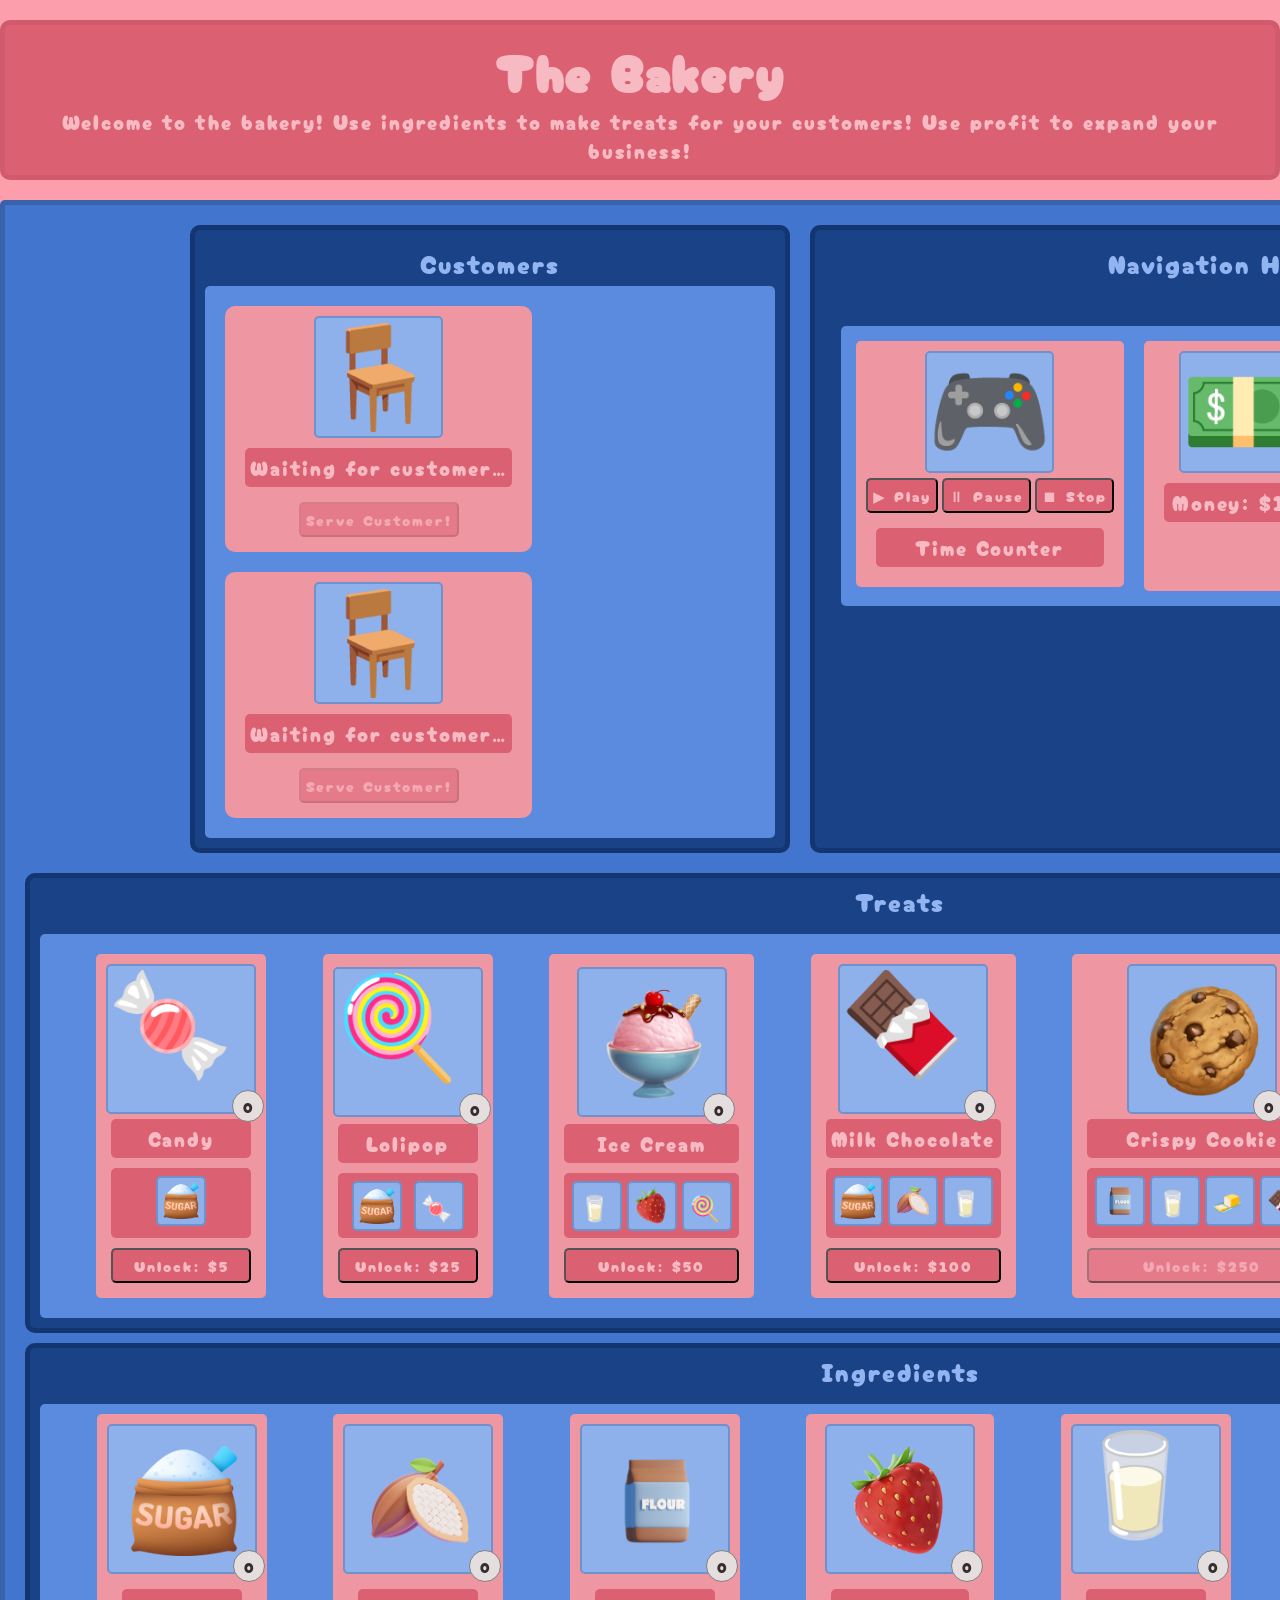
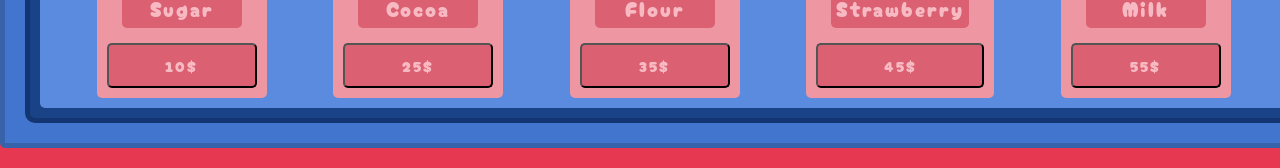
==== index.html @ da371922 "Rename bakery.html to index.html" ====
<!DOCTYPE html>
<html lang="en">
<head>
    <meta charset="UTF-8">
    <meta name="viewport" content="width=device-width, initial-scale=1.0">
    <title> The Bakery Game </title>
    <link rel="stylesheet" href="bakery.css">
    <link rel="preconnect" href="https://fonts.googleapis.com">
    <link rel="preconnect" href="https://fonts.gstatic.com" crossorigin>
    <link href="https://fonts.googleapis.com/css2?family=Cherry+Bomb+One&display=swap" rel="stylesheet">
</head>
<body>
    <!-- Heading -->
    <div class="heading">
        <h1 id="title"> The Bakery </h1>
        <p id="subtitle"> Welcome to the bakery! Use ingredients to make treats for your customers! Use profit to expand your business!</p>
    </div>

    <div class="container">
        <!-- Customer + Navigation  Area -->
         <div class="sub-container">

            <div class="customer-area">
                            <div class="title-text"> Customers </div>
                    <div class="sub-customer-area">
                        <div class="customer-box">
                                <div id="customer-icon"> 🧑 </div>
                                <div id="customer-tray">
                                    <div> Name </div>
                                    <div> I would like...</div>
                                    <div> Item Display </div>
                                    <div id="timer"></div>
                                </div>
                                <button id="serve"> Serve Customer! </button>
                        </div>

                        <div class="customer-box">
                                <div id="customer-icon"> 🧑 </div>
                                <div id="customer-tray">
                                    <div> Name </div>
                                    <div> I would like...</div>
                                    <div> Item Display </div>
                                    <div id="timer"></div>
                                </div>
                                <button id="serve"> Serve Customer! </button>
                        </div>
                    </div>
            </div>

            <div class="task-area">
                <div class="title-text"> Navigation Hub</div>
                    <div class=sub-task-area>

                        <div class="game-box">
                            <div class="task-icon"> 🎮 </div>
                            <button class="game-button" onclick="playGame"> Play </button>
                            <button class="game-button" onclick="playGame"> Pause </button>
                            <button class="game-button" onclick="playGame"> Stop </button>
                            <div class="time-counter"> Time Counter </div>
                        </div>
                        <div class="money-box">
                            <div class="task-icon">💵</div>
                            <div class="task-text"> Money: $0 </div>
                        </div>
                        
                        <div class="tip-jar">
                            <div class="task-icon">🫙</div>
                            <div class="task-text"> Tips: $0 </div>
                        </div>
                    </div>
            </div>
        </div>
            

        <!-- Treats Area -->
            <div class="treat-area">
                    <div class="title-text"> Treats </div>
                <div class="sub-treat-area">
                    <div class="treat-box">
                        <div class="treat">
                            🍬
                            <div class="inventory">
                                <p class="inventory-num">0</p>
                            </div>
                        </div>
                        <div class="treat-name">Candy</div>
                        <div class="required">
                            <div> <img src="sugar.png" alt=" Sugar Emoji" class="required-item"> </div>
                        </div>
                        <button class="treat-button">Unlock: 5$</button>
                    </div>

                    <div class="treat-box">
                        <div class="treat">
                            🍭
                            <div class="inventory">
                                <p class="inventory-num">0</p>
                            </div>
                        </div>
                        <div class="treat-name">Lolipop</div>
                        <div class="required">
                            <img src="sugar.png" alt=" Sugar Emoji" class="required-item">
                            <div class="required-item">🍬</div>
                        </div>
                        <button class="treat-button"> Unlock: 25$</button>
                    </div>

                    <div class="treat-box">
                                <div class="inv-box">
                                    <img src="ice-cream.png" alt=" Ice Cream Emoji" class="image">
                                     <div class="inventory">
                                         <div class="inventory-num">0</div>
                                     </div>
                                </div>
                            <div class="treat-name"> Ice Cream </div>
                            <div class="required">
                            <div class="required-item">🥛</div>
                            <img src="strawberry.png" alt=" Strawberry Emoji" class="required-item">
                            <div class="required-item">🍭</div>

                        </div>
                            <button class="treat-button">Unlock: 50$</button>
                        </div>

                    <div class="treat-box">
                        <div class="treat">
                            🍫
                            <div class="inventory">
                                <p class="inventory-num">0</p>
                            </div>
                        </div>
                        <div class="treat-name"> Milk Chocolate</div>
                        <div class="required">
                            <div> <img src="sugar.png" alt=" Sugar Emoji" class="required-item"> </div>
                            <div> <img src="cocoa.png" alt=" Cocoa Emoji" class="required-item"> </div>
                            <div class="required-item">🥛</div>
                            
                        </div>
                        <button class="treat-button">Unlock: 100$</button>
                    </div>

                    <div class="treat-box">
                                <div class="inv-box">
                                    <img src="cookie.png" alt=" Cookie Emoji" class="image">
                                     <div class="inventory">
                                         <div class="inventory-num">0</div>
                                     </div>
                                </div>
                            <div class="treat-name"> Crispy Cookie </div>
                            <div class="required">
                                <div> <img src="flour.png" alt=" Flour Emoji" class="required-item"> </div>
                                <div class="required-item">🥛</div>
                                <div class="required-item">🧈</div>
                                <div class="required-item">🍫</div>
                            </div>
                            <button class="treat-button">Unlock: 250$</button>
                        </div>
                    
                    <div class="treat-box">
                                <div class="inv-box">
                                    <img src="choco-cake.png" alt=" Choco Cake Emoji" class="image">
                                     <div class="inventory">
                                         <div class="inventory-num">0</div>
                                     </div>
                                </div>
                            <div class="treat-name"> Choco Lux Cake </div>
                            <div class="required">
                                <div class="required-item">🥚</div>
                                <div> <img src="flour.png" alt=" Flour Emoji" class="required-item"> </div>
                                <div class="required-item">🍫</div>
                                <div> <img src="strawberry.png" alt=" Strawberry Emoji" class="required-item"> </div>
                                <div> <img src="cookie.png" alt=" Cookie Emoji" class="required-item"> </div>
                            </div>
                            <button class="treat-button">Unlock: 500$</button>
                        </div>

                    
                </div>
            </div>
            
        <!-- Ingredients Area-->
            <div class="ingredient-area">
                        <div class="title-text"> Ingredients </div>
                    <div class="sub-ingredient-area">
                        
                        <div class="ingredient-box">
                            <div class="inv-box">
                                <img src="sugar.png" alt=" Sugar Emoji" class="image">
                                <div class="inventory">
                                         <div class="inventory-num">0</div>
                                     </div>
                            </div>
                            <div class="ingredient-text"> Sugar </div>
                            <button class="ingredient-button"> 10$ </button>
                        </div>

                        <div class="ingredient-box">
                            <div class="inv-box">
                                <img src="cocoa.png" alt=" Cocoa Emoji" class="image">
                                <div class="inventory">
                                         <div class="inventory-num">0</div>
                                     </div>
                            </div>
                            <div class="ingredient-text"> Cocoa </div>
                            <button class="ingredient-button"> 25$ </button>
                        </div>

                        <div class="ingredient-box">
                            <div class="inv-box">
                                <img src="flour.png" alt=" Flour Emoji" class="image">
                                <div class="inventory">
                                         <div class="inventory-num">0</div>
                                     </div>
                            </div>
                            <div class="ingredient-text"> Flour </div>
                            <button class="ingredient-button"> 35$ </button>
                        </div>

                        <div class="ingredient-box">
                            <div class="inv-box">
                                <img src="strawberry.png" alt=" Strawberry Emoji" class="image">
                                <div class="inventory">
                                         <div class="inventory-num">0</div>
                                     </div>
                            </div>
                            <div class="ingredient-text"> Strawberry </div>
                            <button class="ingredient-button"> 45$ </button>
                        </div>

                        <div class="ingredient-box">
                            <div class="ingredient">
                            🥛
                                <div class="inventory">
                                    <p class="inventory-num">0</p>
                                </div>
                            </div>
                            <div class="ingredient-text"> Milk </div>
                            <button class="ingredient-button"> 55$ </button>
                        </div>

                        <div class="ingredient-box">
                            <div class="ingredient">
                            🧈
                                <div class="inventory">
                                    <p class="inventory-num">0</p>
                                </div>
                            </div>
                            <div class="ingredient-text"> Butter </div>
                            <button class="ingredient-button"> 65$ </button>
                        </div>

                        <div class="ingredient-box">
                            <div class="ingredient">
                            🥚
                                <div class="inventory">
                                    <p class="inventory-num">0</p>
                                </div>
                            </div>
                            <div class="ingredient-text"> Egg </div>
                            <button class="ingredient-button"> 75$ </button>
                        </div>
                        
                    </div>   
            </div>
    </div>
    <script src="bakery.js"></script>
</body>
</html>
---- bakery.css ----
*{
    margin: 0;
    padding: 0;
    box-sizing: border-box;
}

body{
    background: linear-gradient(to bottom, rgb(252, 158, 171) 25%, rgb(231, 55, 81) 100%);
}

.heading{
    text-align: center;
    padding: 10px;
    width: fit-content;
    height: fit-content;
    margin: 20px auto 0px auto;
    justify-content: center;
    border-radius: 10px;
    color: rgb(247, 186, 195);
    background-color: rgb(219, 96, 114);
    border: 5px solid rgb(207, 91, 108);

}

#title{
background-color: inherit;
font-family: "Cherry Bomb One", system-ui;
font-style: normal;
letter-spacing: 2.5px;
font-size: 50px;
}


#subtitle{
background-color: inherit;
font-family: "Cherry Bomb One", system-ui;
font-style: normal;
letter-spacing: 2px;
font-size: 20px;
}

.title-text{
padding: 5px;
font-size: 25px;
text-align: center;
font-family: "Cherry Bomb One", system-ui;
font-style: normal;
letter-spacing: 2px;
color: rgb(146, 181, 241);
}

.container{
    padding: 10px;
    height: fit-content;
    width: 1800px;
    margin: 20px auto 20px auto;
    border-radius: 5px;
    background-color: rgb(65, 117, 206);
    border: 5px solid rgb(56, 98, 170);
}

.sub-container{
    width: fit-content;
    min-height: 400px;
    display: flex;
    flex-direction: row;
    margin: auto;
}

/* customer section*/
.customer-area{
text-align: center;
margin: 10px;
padding: 10px;
border-radius: 10px;
width: 600px;
height: auto;
background-color: rgb(26, 66, 134);
border: 5px solid rgb(19, 54, 114);
}

.sub-customer-area{
    width: fit-content;
    height: fit-content;
    background-color: rgb(91, 139, 222);
    border-radius: 5px;
    margin: 0px auto 0px auto;
    padding: 10px;
    display: flex;
    flex-wrap: wrap;
}

.customer-box{
width: fit-content;
height: fit-content;
border-radius: 10px;
margin: 10px;
padding: 10px;
background-color: rgb(239, 150, 163);
}

#customer-icon{
    width: fit-content;
    height: fit-content;
    font-size: 100px;
    margin: auto;
    border-radius: 5px;
    background-color: rgb(143, 177, 235);
    border: 2.5px solid rgb(112, 146, 204);
}

#customer-tray{
    width: auto;
    height: auto;
    background-color: rgb(219, 96, 114);
    border-radius: 5px;
    padding: 10px;
    margin: 10px;
    text-align: center;
    font-size: 20px;
    margin: 10px;
    padding: 5px;
    border-radius: 5px;
    color: rgb(247, 186, 195);
    background-color: rgb(219, 96, 114);
    font-family: "Cherry Bomb One", system-ui;
    font-style: normal;
    letter-spacing: 2px;
}

#timer{
    width: 150px;
    height: 20px;
    padding: 10px;
    margin: 10px;
    background-color: rgb(159, 239, 150);
    border: 2.5px solid rgb(136, 208, 128);
    border-radius: 50px;
}


#serve{
    margin: 5px auto 5px auto;
    padding: 5px;
    font-size: 15px;
    border-radius: 5px;
    color: rgb(247, 186, 195);
    background-color: rgb(219, 96, 114);
    font-family: "Cherry Bomb One", system-ui;
    font-style: normal;
    letter-spacing: 2px;    
}

/* task bar section*/
.task-area{
text-align: center;
margin: 10px;
padding: 10px;
border-radius: 10px;
width: 800px;
background-color: rgb(26, 66, 134);
border: 5px solid rgb(19, 54, 114);
}

.task-icon{
    width: fit-content;
    height: fit-content;
    margin: auto;
    font-size: 100px;
}

.task-text{
    text-align: center;
    font-size: 20px;
    margin: 10px;
    padding: 5px;
    border-radius: 5px;
    color: rgb(247, 186, 195);
    background-color: rgb(219, 96, 114);
    font-family: "Cherry Bomb One", system-ui;
    font-style: normal;
    letter-spacing: 2px;
}

.sub-task-area{
    background-color: rgb(91, 139, 222);
    border-radius: 5px;
    margin: 40px auto 0px auto;
    padding: 5px;
    display: flex;
    flex-wrap: wrap;
    height: fit-content;
    width: fit-content;
}

.task-icon{
    width: fit-content;
    height: fit-content;
    font-size: 100px;
    margin: auto;
    border-radius: 5px;
    background-color: rgb(143, 177, 235);
    border: 2.5px solid rgb(112, 146, 204);
}

.time-counter{
    text-align: center;
    font-size: 20px;
    margin: 10px;
    padding: 5px;
    border-radius: 5px;
    color: rgb(247, 186, 195);
    background-color: rgb(219, 96, 114);
    font-family: "Cherry Bomb One", system-ui;
    font-style: normal;
    letter-spacing: 2px;
}

.game-box{
    width: fit-content;
    height: fit-content;
    margin: 10px;
    padding: 10px;
    border-radius: 5px;
    background-color: rgb(239, 150, 163);
}

.game-button{
    margin: 5px auto 5px auto;
    padding: 5px;
    font-size: 15px;
    border-radius: 5px;
    color: rgb(247, 186, 195);
    background-color: rgb(219, 96, 114);
    font-family: "Cherry Bomb One", system-ui;
    font-style: normal;
    letter-spacing: 2px;
}

.money-box{
    width: 200px;
    height: 250px;
    margin: 10px;
    padding: 10px;
    border-radius: 5px;
    background-color: rgb(239, 150, 163);
}

.tip-jar{
    width: 200px;
    height: 250px;
    margin: 10px;
    padding: 10px;
    border-radius: 5px;
    background-color: rgb(239, 150, 163);
}

/* treat section*/
.treat-area{
height: fit-content;
margin: 10px;
border-radius: 10px;
background-color: rgb(26, 66, 134);
border: 5px solid rgb(19, 54, 114);
}

.sub-treat-area {
    background-color: rgb(91, 139, 222);
    border-radius: 5px;
    padding: 10px;
    margin: 10px;
    display: flex;
    flex-direction: row;
    flex-wrap: wrap;
    justify-content: space-evenly;
}

.treat-box{
margin: 10px;
padding: 10px;
border-radius: 5px;
background-color: rgb(239, 150, 163);
display: flex;
justify-content: center;
flex-direction: column;
}

.treat{
    width: 150px;
    height: 150px;
    font-size: 100px;
    margin: auto;
    border-radius: 5px;
    background-color: rgb(143, 177, 235);
    border: 2.5px solid rgb(112, 146, 204);
    position: relative;
}

.inv-box{
    width: 150px;
    height: 150px;
    font-size: 100px;
    margin: auto;
    border-radius: 5px;
    background-color: rgb(143, 177, 235);
    border: 2.5px solid rgb(112, 146, 204);
    position: relative;
}

.inventory{
    position: absolute;
    width: fit-content;
    height: fit-content;
    /* width: 30px;
    height: 30px; */
    border-radius: 50px;
    background-color: rgb(229, 222, 222);
    border: 1px solid grey;
    right: -10px;
    bottom: -10px;
}

.inventory-num{
    width: 20px;
    height: 20px;
    font-size: 15px;
    text-align: center;
    margin: 5px;
    font-family: "Cherry Bomb One", system-ui;
    font-style: normal;
    color: rgb(53, 45, 47);;
}

.treat-name{
    text-align: center;
    font-size: 20px;
    margin: 5px;
    padding: 5px;
    border-radius: 5px;
    color: rgb(247, 186, 195);
    background-color: rgb(219, 96, 114);
    font-family: "Cherry Bomb One", system-ui;
    font-style: normal;
    letter-spacing: 2px;
}

.required{
    margin: 5px;
    padding: 5px;
    border-radius: 5px;
    color: rgb(247, 186, 195);
    background-color: rgb(219, 96, 114);
    font-family: "Cherry Bomb One", system-ui;
    font-style: normal;
    letter-spacing: 2px;
    display: flex;
    flex-wrap: wrap;
    flex-direction: row;
    justify-content: space-evenly;
}

.required-item{
    height: 50px;
    width: 50px;
    font-size: 25px;
    margin: 2.5px;
    padding: 5px;
    border-radius: 5px;
    background-color: rgb(143, 177, 235);
    border: 2.5px solid rgb(112, 146, 204);
}

.treat-button{
    /* margin: 5px auto 5px auto; */
    margin: 5px;
    padding: 5px;
    font-size: 15px;
    border-radius: 5px;
    color: rgb(247, 186, 195);
    background-color: rgb(219, 96, 114);
    font-family: "Cherry Bomb One", system-ui;
    font-style: normal;
    letter-spacing: 2px;
    /* margin: auto; */
}

/* ingredient section*/

.ingredient{
    width: 150px;
    height: 150px;
    font-size: 100px;
    margin: auto;
    padding: auto;
    border-radius: 5px;
    background-color: rgb(143, 177, 235);
    border: 2.5px solid rgb(112, 146, 204);
    position: relative;
}

.image{
    width: 150px;
    height: 150px;
    padding: 20px;
    margin: auto;
    border-radius: 5px;
}

.ingredient-text{
    text-align: center;
    font-size: 20px;
    margin: 15px;
    padding: 5px;
    border-radius: 5px;
    color: rgb(247, 186, 195);
    background-color: rgb(219, 96, 114);
    font-family: "Cherry Bomb One", system-ui;
    font-style: normal;
    letter-spacing: 2px;
}

.ingredient-button{
    /* margin: 5px auto 5px auto; */
    padding: 10px;
    font-size: 15px;
    border-radius: 5px;
    color: rgb(247, 186, 195);
    background-color: rgb(219, 96, 114);
    font-family: "Cherry Bomb One", system-ui;
    font-style: normal;
    letter-spacing: 2px;
}

.ingredient-box{
margin: 10px;
padding: 10px;
border-radius: 5px;
background-color: rgb(239, 150, 163);
display: flex;
justify-content: center;
flex-direction: column;
}

.ingredient-area{
    height: fit-content;
    width: auto;
    margin: 10px;
    border-radius: 10px;
    background-color: rgb(26, 66, 134);
    border: 5px solid rgb(19, 54, 114);
}

.sub-ingredient-area{
    background-color: rgb(91, 139, 222);
    border-radius: 5px;
    margin: 10px;
    display: flex;
    flex-direction: row;
    flex-wrap: wrap;
    justify-content: space-evenly;
}
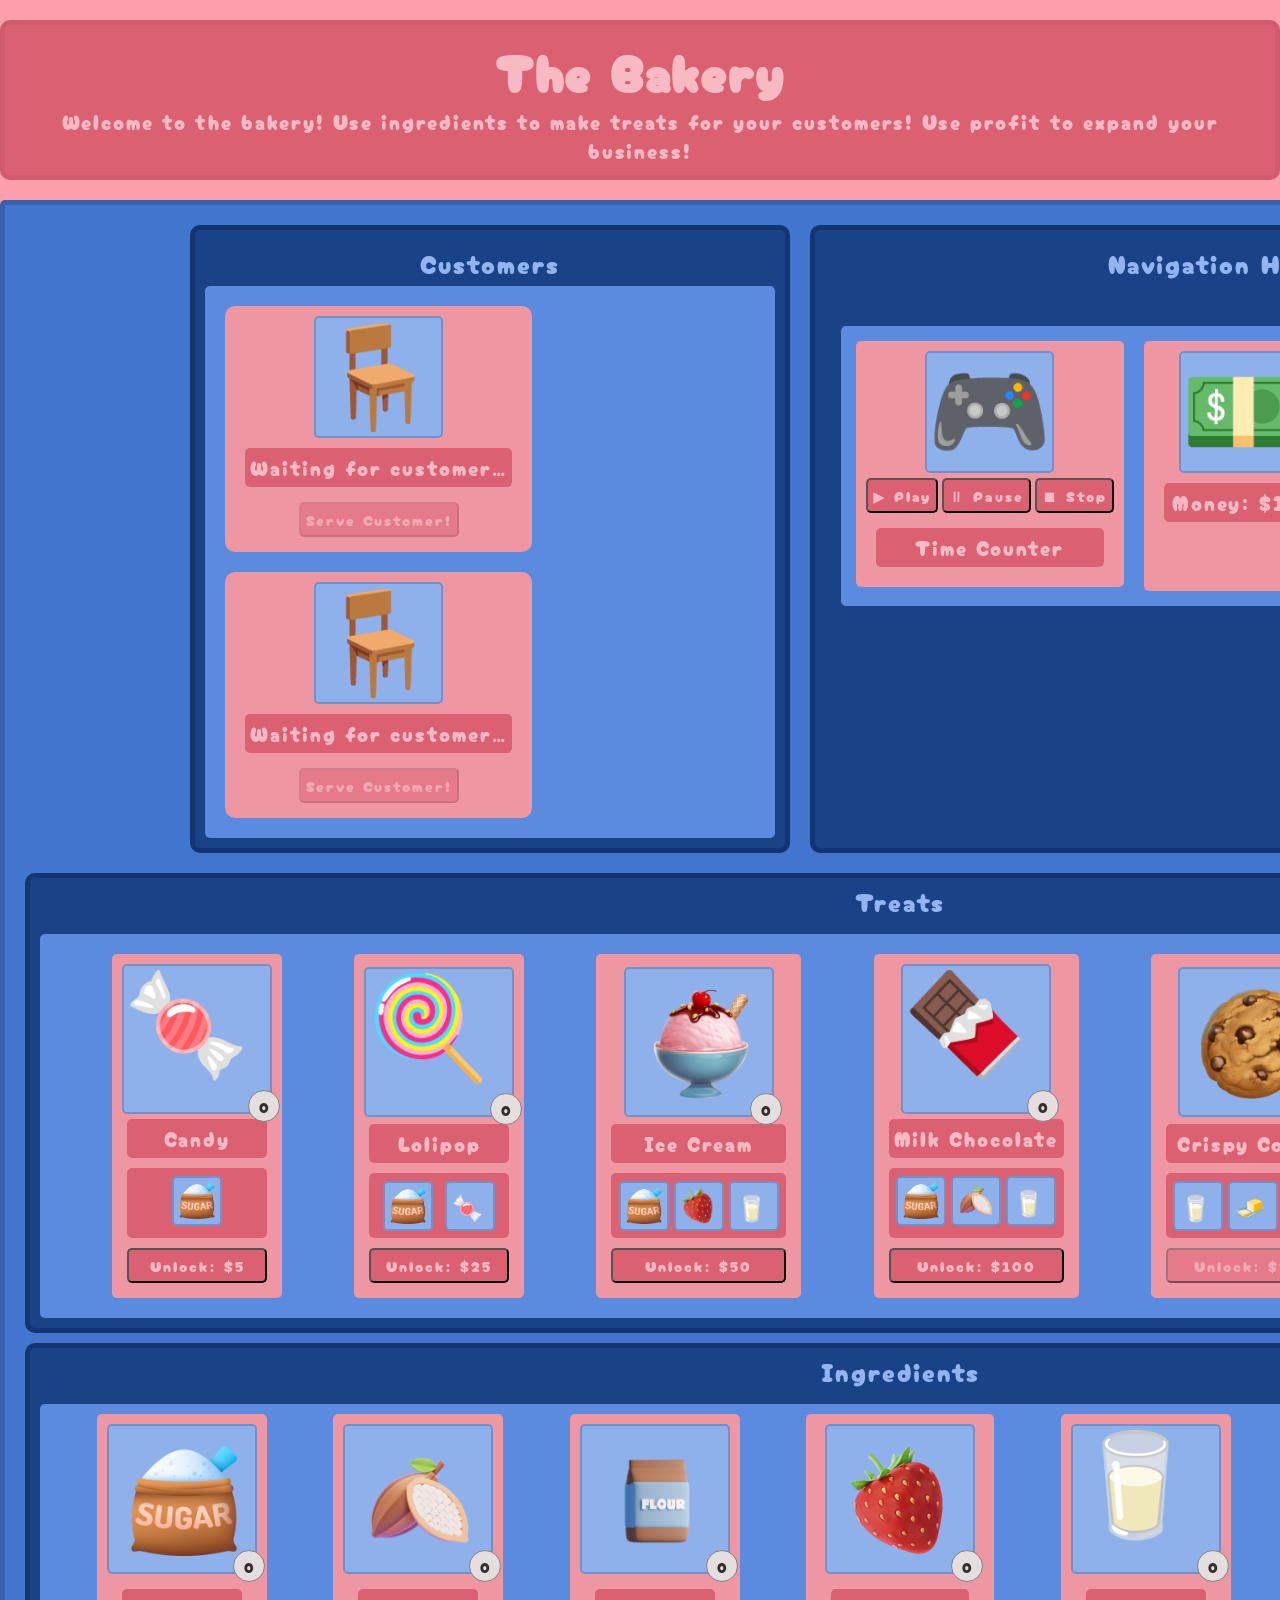
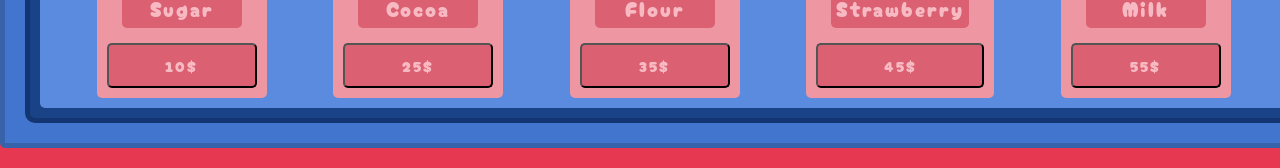
==== commit 737aa532: "Update index.html" ====
--- a/index.html
+++ b/index.html
@@ -53,9 +53,11 @@
 
                         <div class="game-box">
                             <div class="task-icon"> 🎮 </div>
-                            <button class="game-button" onclick="playGame"> Play </button>
-                            <button class="game-button" onclick="playGame"> Pause </button>
-                            <button class="game-button" onclick="playGame"> Stop </button>
+                            <div class="buttons-section">
+                                <button class="game-button" onclick="playGame"> Play </button>
+                                <button class="game-button" onclick="playGame"> Pause </button>
+                                <button class="game-button" onclick="playGame"> Stop </button>
+                            </div>
                             <div class="time-counter"> Time Counter </div>
                         </div>
                         <div class="money-box">
@@ -114,9 +116,9 @@
                                 </div>
                             <div class="treat-name"> Ice Cream </div>
                             <div class="required">
+                            <img src="sugar.png" alt=" Sugar Emoji" class="required-item">
+                            <img src="strawberry.png" alt=" Strawberry Emoji" class="required-item">
                             <div class="required-item">🥛</div>
-                            <img src="strawberry.png" alt=" Strawberry Emoji" class="required-item">
-                            <div class="required-item">🍭</div>
 
                         </div>
                             <button class="treat-button">Unlock: 50$</button>
@@ -148,7 +150,6 @@
                                 </div>
                             <div class="treat-name"> Crispy Cookie </div>
                             <div class="required">
-                                <div> <img src="flour.png" alt=" Flour Emoji" class="required-item"> </div>
                                 <div class="required-item">🥛</div>
                                 <div class="required-item">🧈</div>
                                 <div class="required-item">🍫</div>
@@ -167,9 +168,8 @@
                             <div class="required">
                                 <div class="required-item">🥚</div>
                                 <div> <img src="flour.png" alt=" Flour Emoji" class="required-item"> </div>
+                                <div> <img src="strawberry.png" alt=" Strawberry Emoji" class="required-item"> </div>
                                 <div class="required-item">🍫</div>
-                                <div> <img src="strawberry.png" alt=" Strawberry Emoji" class="required-item"> </div>
-                                <div> <img src="cookie.png" alt=" Cookie Emoji" class="required-item"> </div>
                             </div>
                             <button class="treat-button">Unlock: 500$</button>
                         </div>
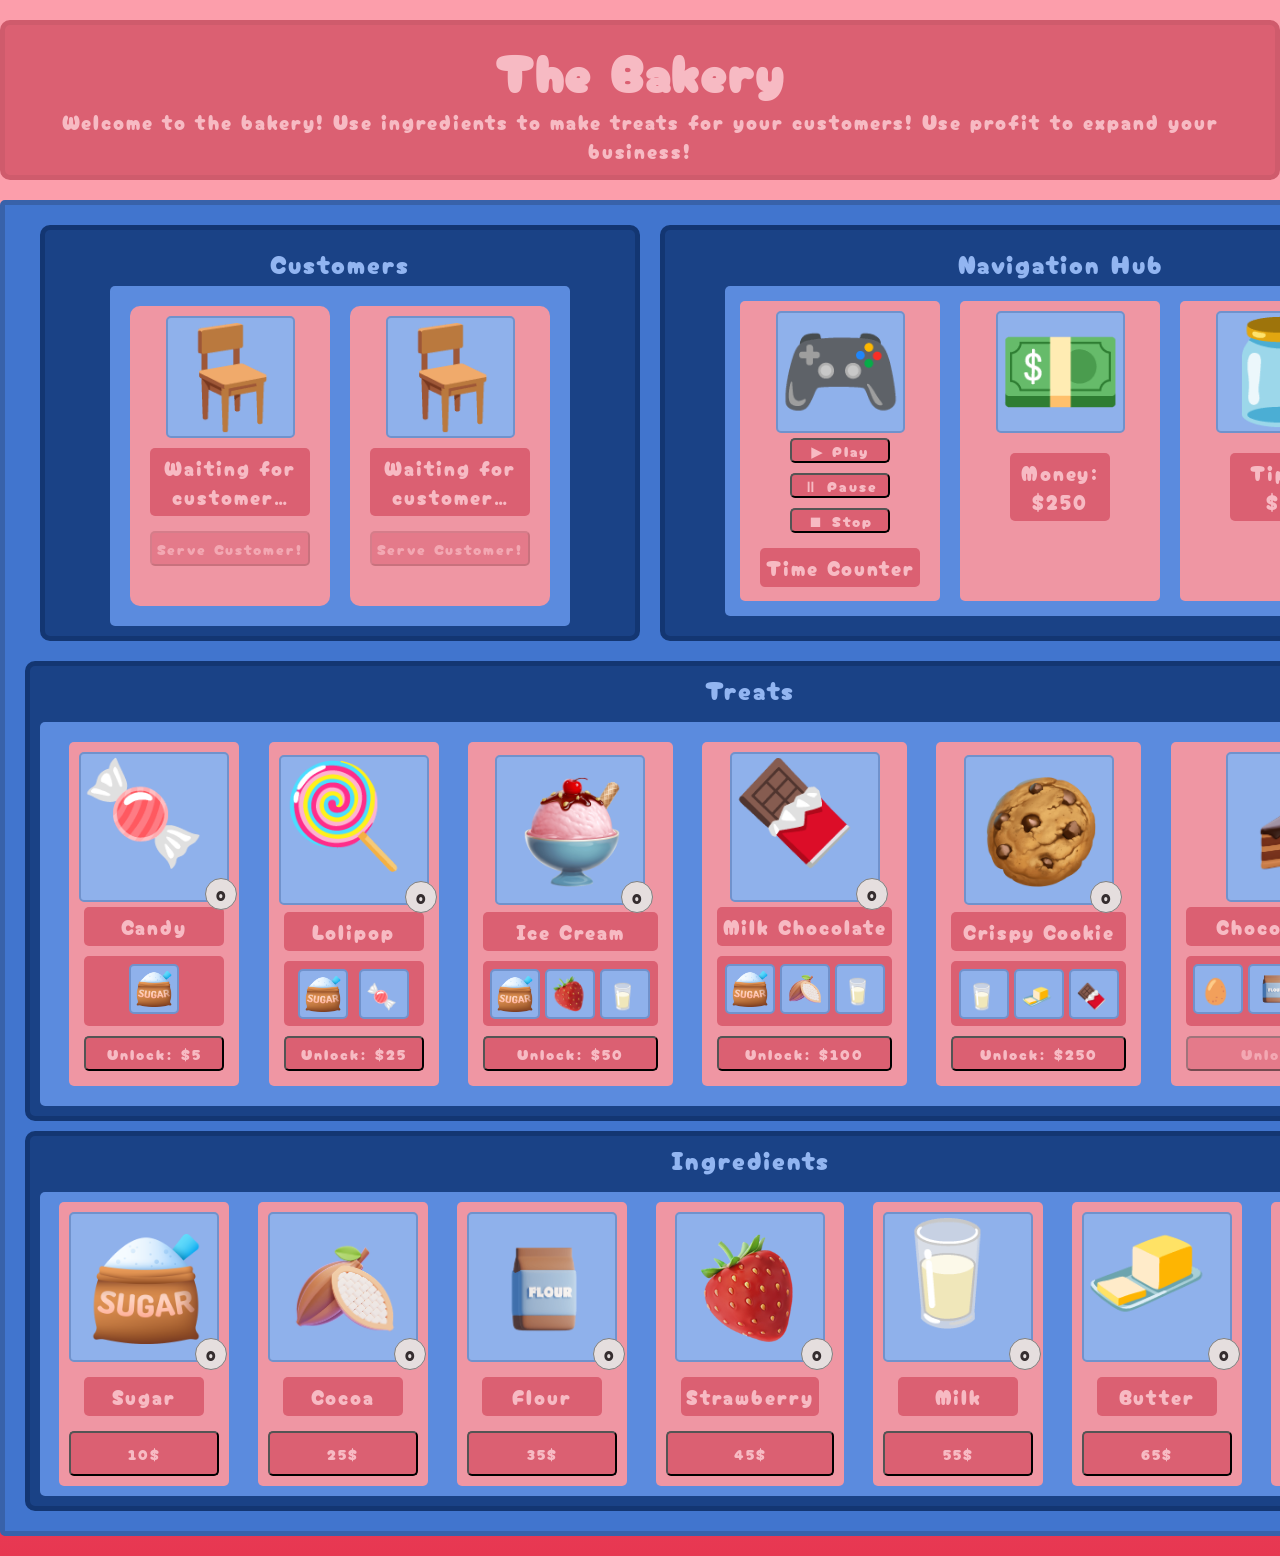
==== commit b0bafc93: "Update index.html" ====
--- a/index.html
+++ b/index.html
@@ -54,9 +54,9 @@
                         <div class="game-box">
                             <div class="task-icon"> 🎮 </div>
                             <div class="buttons-section">
-                                <button class="game-button" onclick="playGame"> Play </button>
-                                <button class="game-button" onclick="playGame"> Pause </button>
-                                <button class="game-button" onclick="playGame"> Stop </button>
+                                <button class="game-button" id="play-btn"> Play </button>
+                                <button class="game-button" id="pause-btn"> Pause </button>
+                                <button class="game-button" id="stop-btn"> Stop </button>
                             </div>
                             <div class="time-counter"> Time Counter </div>
                         </div>
--- a/bakery.css
+++ b/bakery.css
@@ -52,7 +52,7 @@
 .container{
     padding: 10px;
     height: fit-content;
-    width: 1800px;
+    width: 1500px;
     margin: 20px auto 20px auto;
     border-radius: 5px;
     background-color: rgb(65, 117, 206);
@@ -91,8 +91,8 @@
 }
 
 .customer-box{
-width: fit-content;
-height: fit-content;
+width: 200px;
+height: 300px;
 border-radius: 10px;
 margin: 10px;
 padding: 10px;
@@ -170,9 +170,10 @@
 }
 
 .task-text{
-    text-align: center;
+    width: 100px;
+    height: 50;
     font-size: 20px;
-    margin: 10px;
+    margin: 20px auto 0px auto;
     padding: 5px;
     border-radius: 5px;
     color: rgb(247, 186, 195);
@@ -185,7 +186,7 @@
 .sub-task-area{
     background-color: rgb(91, 139, 222);
     border-radius: 5px;
-    margin: 40px auto 0px auto;
+    margin: 0px auto 0px auto;
     padding: 5px;
     display: flex;
     flex-wrap: wrap;
@@ -216,18 +217,24 @@
     letter-spacing: 2px;
 }
 
+.buttons-section{
+display:flex;
+flex-direction: column;
+}
+
 .game-box{
-    width: fit-content;
-    height: fit-content;
-    margin: 10px;
-    padding: 10px;
+    width: 200px;
+    height: 300px;
+    padding: 10px;
+    margin: 10px;
     border-radius: 5px;
     background-color: rgb(239, 150, 163);
 }
 
 .game-button{
+    width: 100px;
+    height: 25px;
     margin: 5px auto 5px auto;
-    padding: 5px;
     font-size: 15px;
     border-radius: 5px;
     color: rgb(247, 186, 195);
@@ -239,7 +246,7 @@
 
 .money-box{
     width: 200px;
-    height: 250px;
+    height: 300px;
     margin: 10px;
     padding: 10px;
     border-radius: 5px;
@@ -248,7 +255,7 @@
 
 .tip-jar{
     width: 200px;
-    height: 250px;
+    height: 300px;
     margin: 10px;
     padding: 10px;
     border-radius: 5px;
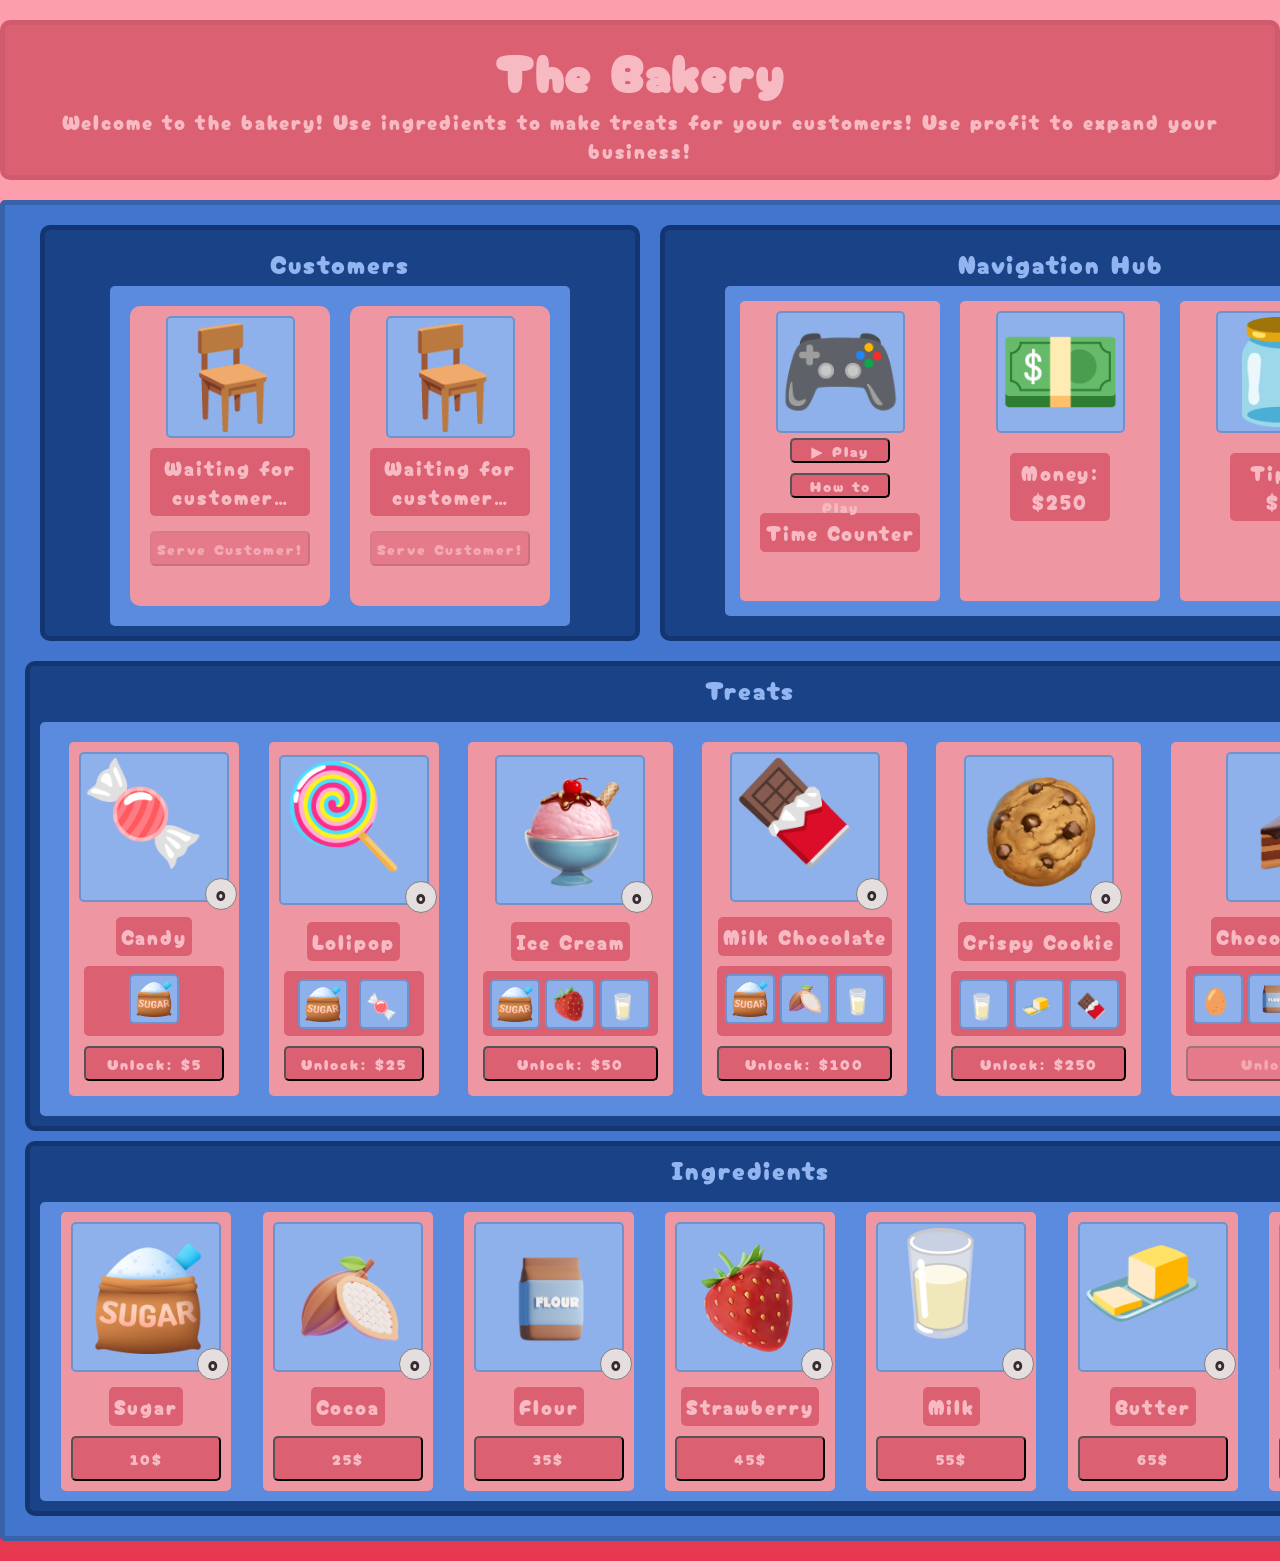
==== commit 544128a1: "Update index.html" ====
--- a/index.html
+++ b/index.html
@@ -57,6 +57,7 @@
                                 <button class="game-button" id="play-btn"> Play </button>
                                 <button class="game-button" id="pause-btn"> Pause </button>
                                 <button class="game-button" id="stop-btn"> Stop </button>
+                                <button class="game-button" id="how-to-play-btn"> How to Play </button>
                             </div>
                             <div class="time-counter"> Time Counter </div>
                         </div>
--- a/bakery.css
+++ b/bakery.css
@@ -341,7 +341,7 @@
 .treat-name{
     text-align: center;
     font-size: 20px;
-    margin: 5px;
+    margin: 15px auto 5px auto;
     padding: 5px;
     border-radius: 5px;
     color: rgb(247, 186, 195);
@@ -416,7 +416,7 @@
 .ingredient-text{
     text-align: center;
     font-size: 20px;
-    margin: 15px;
+    margin: 15px auto 10px auto;
     padding: 5px;
     border-radius: 5px;
     color: rgb(247, 186, 195);
